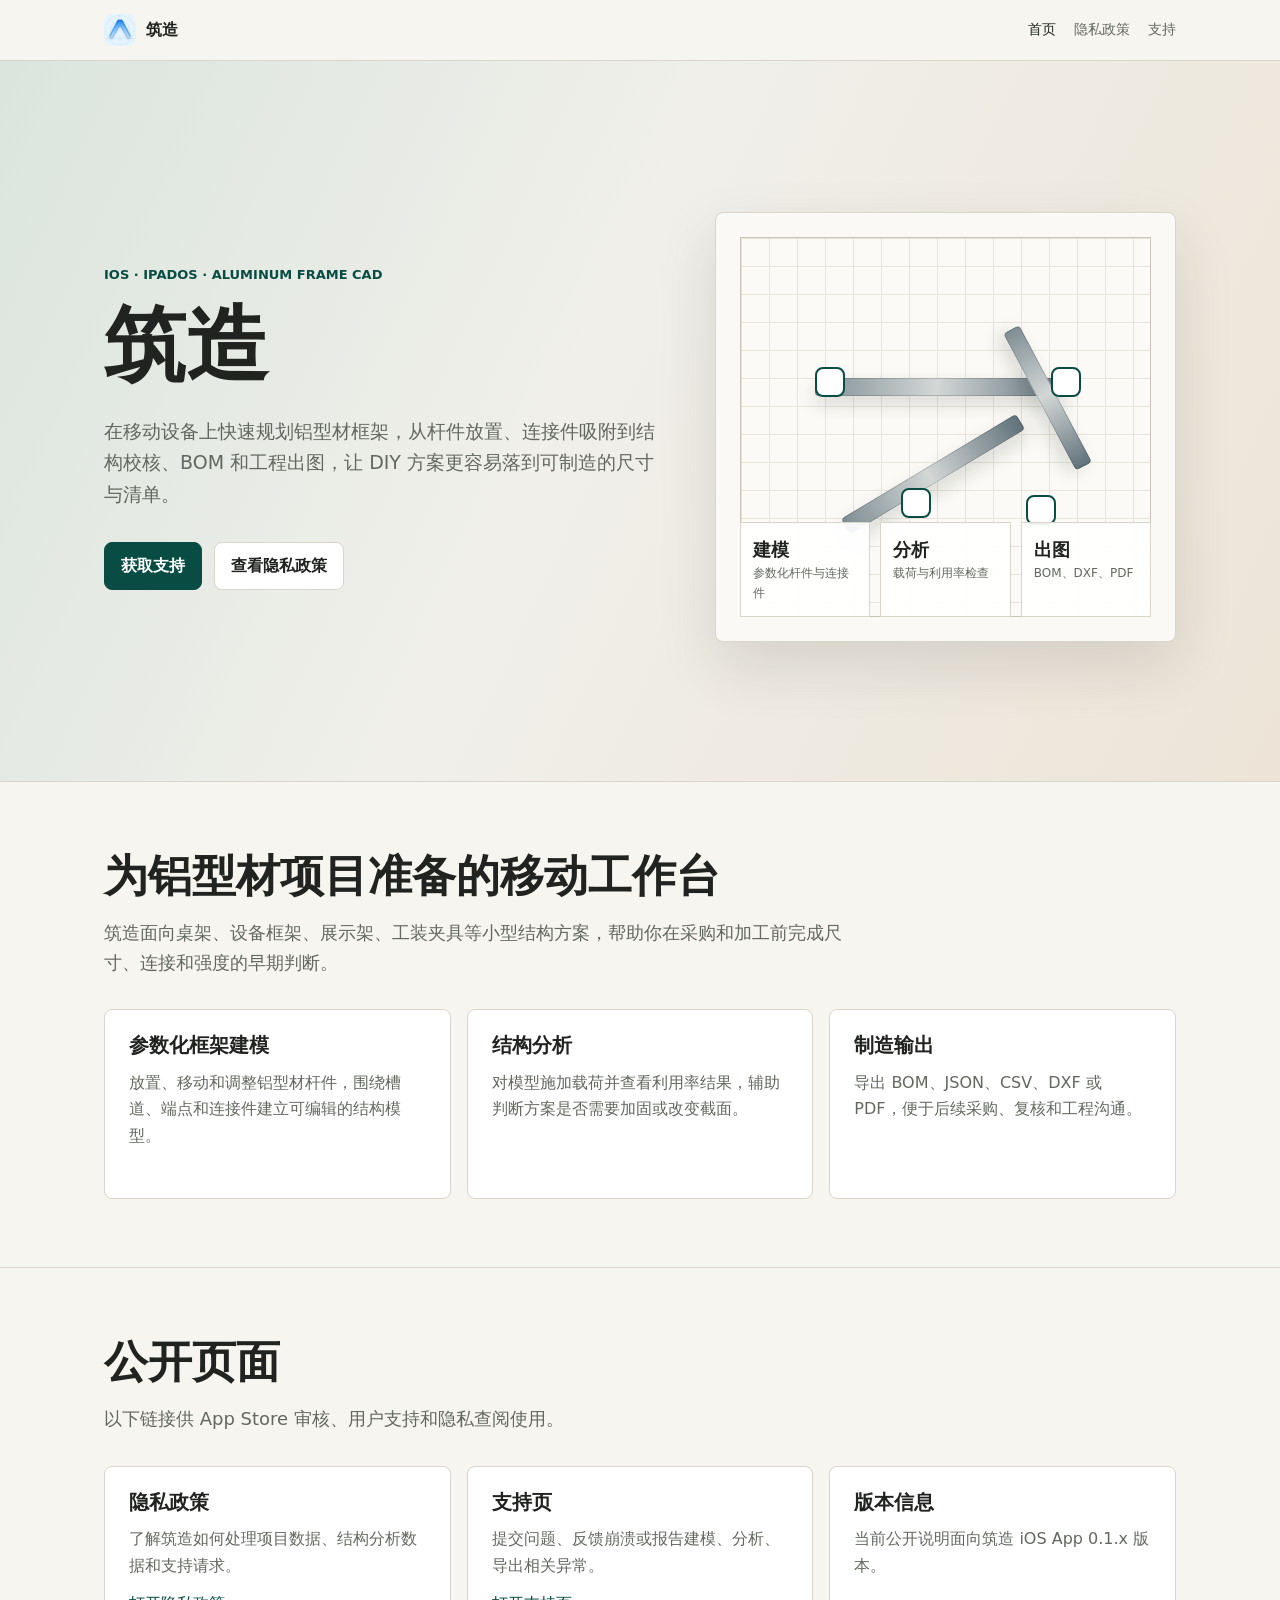
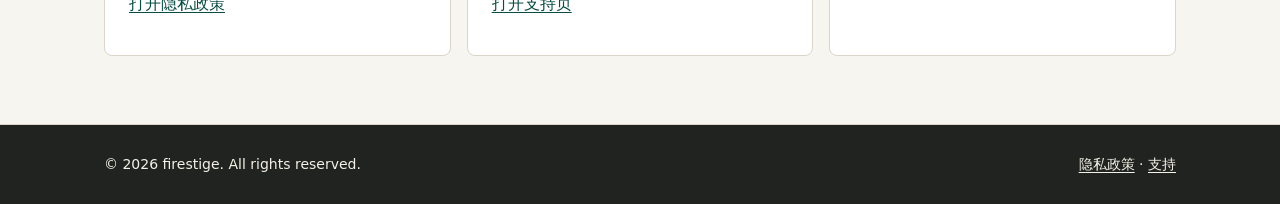
==== index.html @ 8340e55e "feat(pages): add public app support site - Add GitHub Pages home, privacy, and support pages for 筑造 " ====
<!doctype html>
<html lang="zh-CN">
  <head>
    <meta charset="utf-8">
    <meta name="viewport" content="width=device-width, initial-scale=1">
    <title>筑造 | 铝型材框架 CAD 工具</title>
    <meta name="description" content="筑造是一款面向 DIY 用户和工程爱好者的移动端铝型材框架 CAD 工具，支持参数化建模、结构分析、BOM 导出和工程出图。">
    <link rel="icon" href="assets/favicon.png">
    <link rel="apple-touch-icon" href="assets/icon.png">
    <link rel="stylesheet" href="styles.css">
  </head>
  <body>
    <header class="site-header">
      <nav class="nav" aria-label="主导航">
        <a class="brand" href="index.html" aria-current="page">
          <img src="assets/icon.png" alt="筑造 App 图标">
          <span>筑造</span>
        </a>
        <div class="nav-links">
          <a href="index.html" aria-current="page">首页</a>
          <a href="privacy.html">隐私政策</a>
          <a href="support.html">支持</a>
        </div>
      </nav>
    </header>

    <main>
      <section class="hero">
        <div class="hero-inner">
          <div>
            <p class="eyebrow">iOS · iPadOS · Aluminum Frame CAD</p>
            <h1>筑造</h1>
            <p class="lead">在移动设备上快速规划铝型材框架，从杆件放置、连接件吸附到结构校核、BOM 和工程出图，让 DIY 方案更容易落到可制造的尺寸与清单。</p>
            <div class="hero-actions">
              <a class="button" href="support.html">获取支持</a>
              <a class="button secondary" href="privacy.html">查看隐私政策</a>
            </div>
          </div>
          <div class="product-panel" aria-label="筑造建模工作区示意图">
            <div class="workspace-visual">
              <span class="member one"></span>
              <span class="member two"></span>
              <span class="member three"></span>
              <span class="node a"></span>
              <span class="node b"></span>
              <span class="node c"></span>
              <span class="node d"></span>
            </div>
            <div class="metric-strip" aria-label="核心工作流">
              <div class="metric"><strong>建模</strong><span>参数化杆件与连接件</span></div>
              <div class="metric"><strong>分析</strong><span>载荷与利用率检查</span></div>
              <div class="metric"><strong>出图</strong><span>BOM、DXF、PDF</span></div>
            </div>
          </div>
        </div>
      </section>

      <section class="section">
        <div class="section-inner">
          <div class="section-heading">
            <h2>为铝型材项目准备的移动工作台</h2>
            <p>筑造面向桌架、设备框架、展示架、工装夹具等小型结构方案，帮助你在采购和加工前完成尺寸、连接和强度的早期判断。</p>
          </div>
          <div class="feature-grid">
            <article class="tile">
              <h3>参数化框架建模</h3>
              <p>放置、移动和调整铝型材杆件，围绕槽道、端点和连接件建立可编辑的结构模型。</p>
            </article>
            <article class="tile">
              <h3>结构分析</h3>
              <p>对模型施加载荷并查看利用率结果，辅助判断方案是否需要加固或改变截面。</p>
            </article>
            <article class="tile">
              <h3>制造输出</h3>
              <p>导出 BOM、JSON、CSV、DXF 或 PDF，便于后续采购、复核和工程沟通。</p>
            </article>
          </div>
        </div>
      </section>

      <section class="section">
        <div class="section-inner">
          <div class="section-heading">
            <h2>公开页面</h2>
            <p>以下链接供 App Store 审核、用户支持和隐私查阅使用。</p>
          </div>
          <div class="support-grid">
            <article class="tile">
              <h3>隐私政策</h3>
              <p>了解筑造如何处理项目数据、结构分析数据和支持请求。</p>
              <p><a href="privacy.html">打开隐私政策</a></p>
            </article>
            <article class="tile">
              <h3>支持页</h3>
              <p>提交问题、反馈崩溃或报告建模、分析、导出相关异常。</p>
              <p><a href="support.html">打开支持页</a></p>
            </article>
            <article class="tile">
              <h3>版本信息</h3>
              <p>当前公开说明面向筑造 iOS App 0.1.x 版本。</p>
            </article>
          </div>
        </div>
      </section>
    </main>

    <footer class="footer">
      <div class="footer-inner">
        <span>© 2026 firestige. All rights reserved.</span>
        <span><a href="privacy.html">隐私政策</a> · <a href="support.html">支持</a></span>
      </div>
    </footer>
  </body>
</html>
---- styles.css ----
:root {
  color-scheme: light;
  --bg: #f7f5ef;
  --surface: #ffffff;
  --surface-soft: #f0eee7;
  --text: #20231f;
  --muted: #62685f;
  --line: #d9d5c8;
  --accent: #0d6f5f;
  --accent-strong: #094c43;
  --steel: #4e6675;
  --warning: #9a5a12;
  font-family: Inter, ui-sans-serif, system-ui, -apple-system, BlinkMacSystemFont, "Segoe UI", sans-serif;
}

* {
  box-sizing: border-box;
}

html {
  min-width: 320px;
  scroll-behavior: smooth;
}

body {
  margin: 0;
  background: var(--bg);
  color: var(--text);
  line-height: 1.65;
}

a {
  color: var(--accent-strong);
  text-decoration-thickness: 1px;
  text-underline-offset: 3px;
}

a:hover {
  color: var(--accent);
}

.site-header {
  position: sticky;
  top: 0;
  z-index: 10;
  border-bottom: 1px solid var(--line);
  background: rgba(247, 245, 239, 0.92);
  backdrop-filter: blur(16px);
}

.nav {
  display: flex;
  align-items: center;
  justify-content: space-between;
  gap: 24px;
  max-width: 1120px;
  margin: 0 auto;
  padding: 14px 24px;
}

.brand {
  display: inline-flex;
  align-items: center;
  gap: 10px;
  color: var(--text);
  font-weight: 700;
  text-decoration: none;
}

.brand img {
  width: 32px;
  height: 32px;
  border-radius: 8px;
}

.nav-links {
  display: flex;
  align-items: center;
  gap: 18px;
  font-size: 14px;
}

.nav-links a {
  color: var(--muted);
  text-decoration: none;
}

.nav-links a[aria-current="page"],
.nav-links a:hover {
  color: var(--text);
}

.hero {
  border-bottom: 1px solid var(--line);
  background:
    linear-gradient(115deg, rgba(13, 111, 95, 0.12), rgba(78, 102, 117, 0.04) 44%, rgba(154, 90, 18, 0.11)),
    var(--bg);
}

.hero-inner {
  display: grid;
  grid-template-columns: minmax(0, 1.1fr) minmax(280px, 0.9fr);
  gap: 48px;
  align-items: center;
  max-width: 1120px;
  min-height: min(720px, calc(100vh - 61px));
  margin: 0 auto;
  padding: 76px 24px 64px;
}

.eyebrow {
  margin: 0 0 12px;
  color: var(--accent-strong);
  font-size: 13px;
  font-weight: 700;
  letter-spacing: 0;
  text-transform: uppercase;
}

h1,
h2,
h3 {
  margin: 0;
  line-height: 1.18;
  letter-spacing: 0;
}

h1 {
  max-width: 680px;
  font-size: clamp(42px, 7vw, 82px);
}

h2 {
  font-size: clamp(28px, 4vw, 44px);
}

h3 {
  font-size: 20px;
}

.lead {
  max-width: 680px;
  margin: 22px 0 0;
  color: var(--muted);
  font-size: 19px;
}

.hero-actions {
  display: flex;
  flex-wrap: wrap;
  gap: 12px;
  margin-top: 32px;
}

.button {
  display: inline-flex;
  align-items: center;
  justify-content: center;
  min-height: 44px;
  padding: 10px 16px;
  border: 1px solid var(--accent-strong);
  border-radius: 8px;
  background: var(--accent-strong);
  color: #ffffff;
  font-weight: 700;
  text-decoration: none;
}

.button.secondary {
  border-color: var(--line);
  background: var(--surface);
  color: var(--text);
}

.product-panel {
  position: relative;
  min-height: 430px;
  overflow: hidden;
  border: 1px solid var(--line);
  border-radius: 8px;
  background: #faf9f5;
  box-shadow: 0 24px 60px rgba(32, 35, 31, 0.12);
}

.workspace-visual {
  position: absolute;
  inset: 24px;
  border: 1px solid #c8c4b7;
  background:
    linear-gradient(#e8e4d8 1px, transparent 1px),
    linear-gradient(90deg, #e8e4d8 1px, transparent 1px),
    #fbfaf6;
  background-size: 28px 28px;
}

.member {
  position: absolute;
  height: 18px;
  border-radius: 4px;
  background: linear-gradient(90deg, #7f8e94, #d3d7d6 48%, #60717a);
  box-shadow: inset 0 0 0 1px rgba(32, 35, 31, 0.2), 0 8px 18px rgba(32, 35, 31, 0.16);
  transform-origin: center;
}

.member.one {
  left: 18%;
  top: 37%;
  width: 62%;
}

.member.two {
  left: 22%;
  top: 60%;
  width: 50%;
  transform: rotate(-31deg);
}

.member.three {
  left: 56%;
  top: 40%;
  width: 38%;
  transform: rotate(62deg);
}

.node {
  position: absolute;
  width: 30px;
  height: 30px;
  border: 2px solid var(--accent-strong);
  border-radius: 8px;
  background: #ffffff;
}

.node.a { left: 18%; top: 34%; }
.node.b { right: 17%; top: 34%; }
.node.c { left: 39%; bottom: 26%; }
.node.d { right: 23%; bottom: 24%; }

.metric-strip {
  position: absolute;
  right: 24px;
  bottom: 24px;
  left: 24px;
  display: grid;
  grid-template-columns: repeat(3, 1fr);
  gap: 10px;
}

.metric {
  min-height: 74px;
  padding: 12px;
  border: 1px solid var(--line);
  background: rgba(255, 255, 255, 0.92);
}

.metric strong {
  display: block;
  font-size: 18px;
}

.metric span {
  display: block;
  color: var(--muted);
  font-size: 12px;
}

.section {
  border-bottom: 1px solid var(--line);
}

.section-inner {
  max-width: 1120px;
  margin: 0 auto;
  padding: 68px 24px;
}

.section-heading {
  max-width: 740px;
}

.section-heading p {
  margin: 16px 0 0;
  color: var(--muted);
  font-size: 18px;
}

.feature-grid,
.support-grid,
.policy-grid {
  display: grid;
  grid-template-columns: repeat(3, minmax(0, 1fr));
  gap: 16px;
  margin-top: 32px;
}

.tile {
  min-height: 190px;
  padding: 24px;
  border: 1px solid var(--line);
  border-radius: 8px;
  background: var(--surface);
}

.tile p,
.content p,
.content li {
  color: var(--muted);
}

.tile p {
  margin: 12px 0 0;
}

.content {
  max-width: 860px;
}

.content h2 {
  margin-top: 44px;
  font-size: 28px;
}

.content h2:first-child {
  margin-top: 0;
}

.content p,
.content ul,
.content ol {
  margin: 14px 0 0;
}

.content ul,
.content ol {
  padding-left: 22px;
}

.meta-box {
  margin-top: 24px;
  padding: 18px 20px;
  border-left: 4px solid var(--accent-strong);
  background: var(--surface);
  color: var(--muted);
}

.template-box {
  margin-top: 24px;
  overflow: auto;
  padding: 18px 20px;
  border: 1px solid var(--line);
  border-radius: 8px;
  background: var(--surface);
}

.template-box pre {
  margin: 0;
  white-space: pre-wrap;
  color: var(--text);
  font-family: ui-monospace, SFMono-Regular, Menlo, Monaco, Consolas, "Liberation Mono", monospace;
  font-size: 14px;
  line-height: 1.55;
}

.template-box code {
  color: inherit;
}

.footer {
  background: #20231f;
  color: #f4f1e8;
}

.footer-inner {
  display: flex;
  align-items: center;
  justify-content: space-between;
  gap: 24px;
  max-width: 1120px;
  margin: 0 auto;
  padding: 28px 24px;
  font-size: 14px;
}

.footer a {
  color: #f4f1e8;
}

@media (max-width: 840px) {
  .nav {
    align-items: flex-start;
    flex-direction: column;
    gap: 12px;
  }

  .nav-links {
    width: 100%;
    justify-content: space-between;
  }

  .hero-inner {
    grid-template-columns: 1fr;
    min-height: auto;
    padding-top: 48px;
  }

  .product-panel {
    min-height: 360px;
  }

  .feature-grid,
  .support-grid,
  .policy-grid {
    grid-template-columns: 1fr;
  }

  .footer-inner {
    align-items: flex-start;
    flex-direction: column;
  }
}

@media (max-width: 520px) {
  h1 {
    font-size: 40px;
  }

  .nav-links {
    flex-wrap: wrap;
    justify-content: flex-start;
  }

  .hero-actions {
    flex-direction: column;
  }

  .button {
    width: 100%;
  }

  .metric-strip {
    grid-template-columns: 1fr;
  }

  .metric {
    min-height: 58px;
  }
}
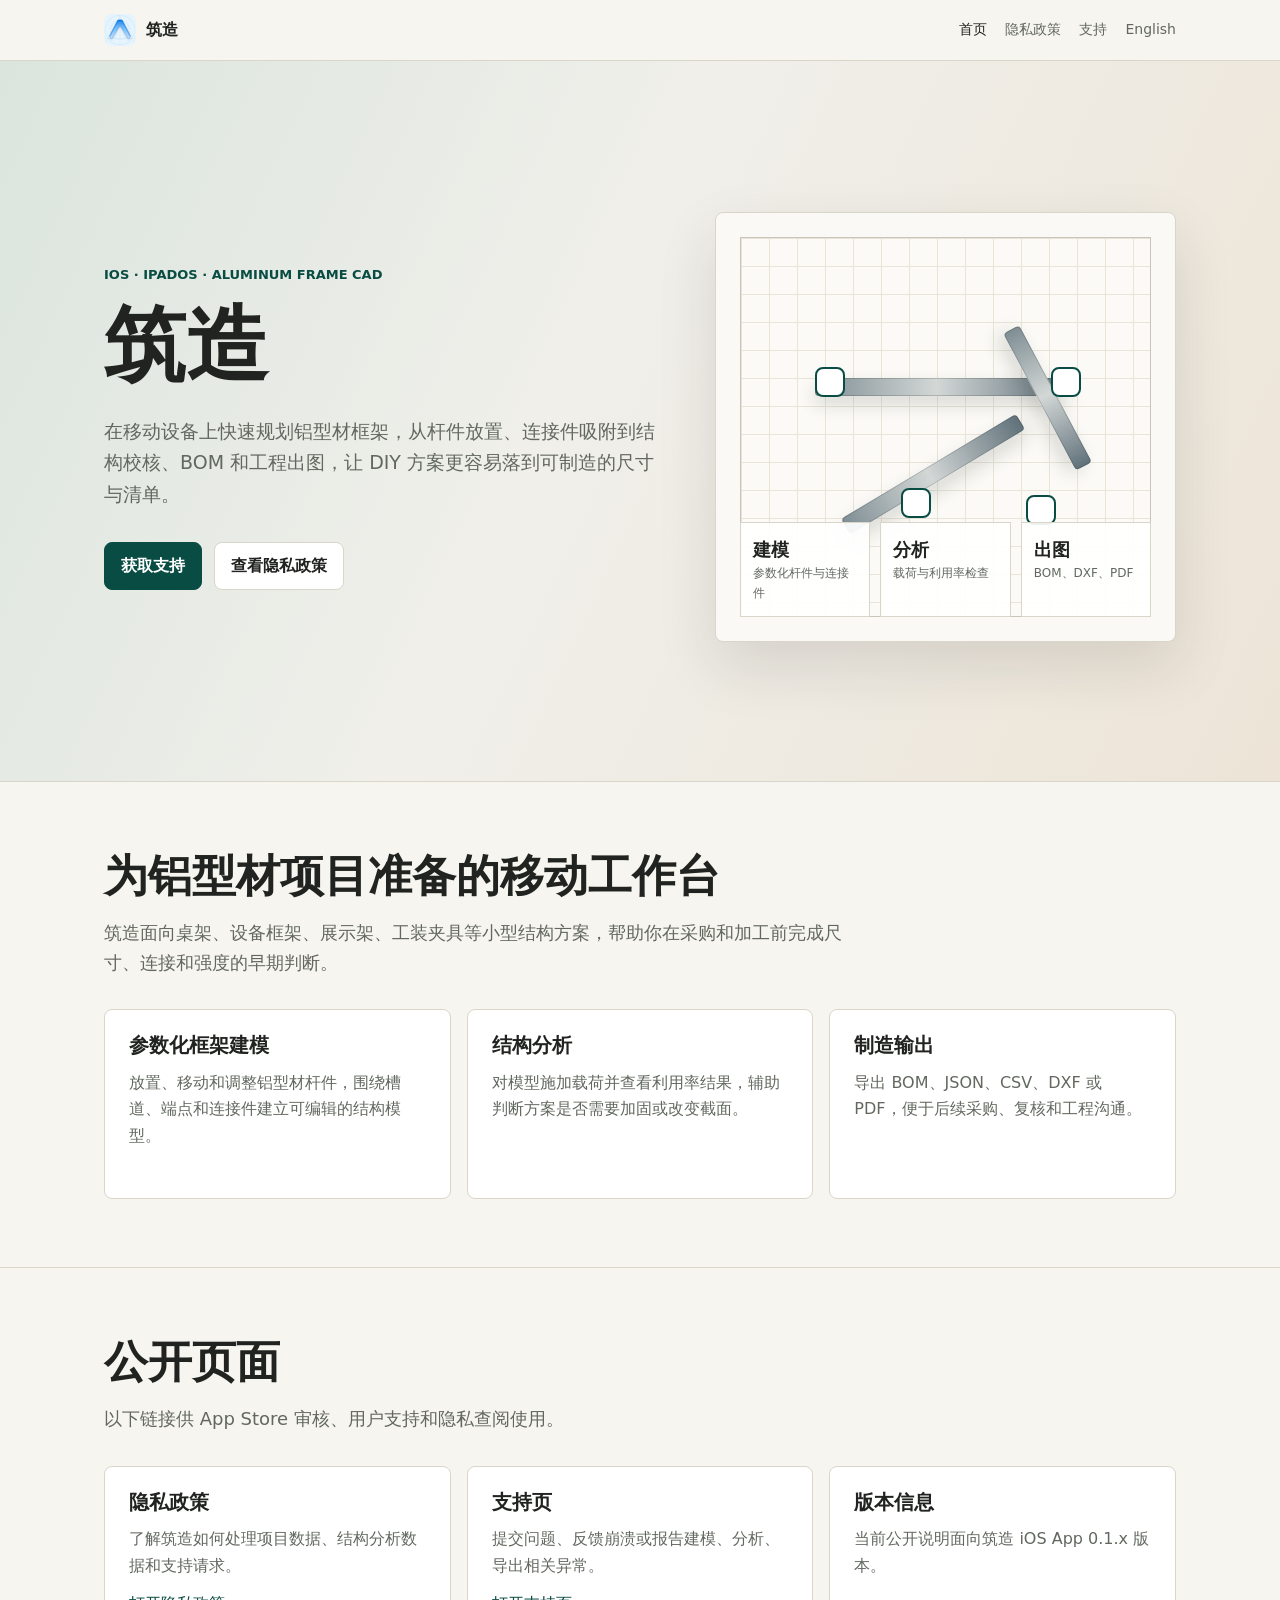
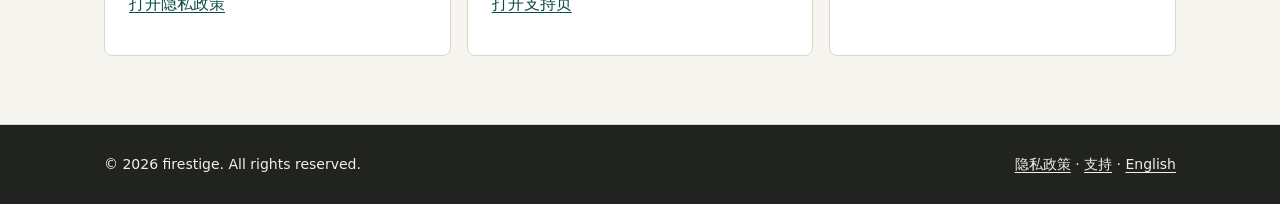
==== commit f1c327c7: "feat(pages): add English app pages - Add English home, privacy, and support pages under /en - Add la" ====
--- a/index.html
+++ b/index.html
@@ -7,6 +7,8 @@
     <meta name="description" content="筑造是一款面向 DIY 用户和工程爱好者的移动端铝型材框架 CAD 工具，支持参数化建模、结构分析、BOM 导出和工程出图。">
     <link rel="icon" href="assets/favicon.png">
     <link rel="apple-touch-icon" href="assets/icon.png">
+    <link rel="alternate" hreflang="zh-CN" href="https://firestige.github.io/just-build/">
+    <link rel="alternate" hreflang="en" href="https://firestige.github.io/just-build/en/">
     <link rel="stylesheet" href="styles.css">
   </head>
   <body>
@@ -20,6 +22,7 @@
           <a href="index.html" aria-current="page">首页</a>
           <a href="privacy.html">隐私政策</a>
           <a href="support.html">支持</a>
+          <a href="en/">English</a>
         </div>
       </nav>
     </header>
@@ -107,7 +110,7 @@
     <footer class="footer">
       <div class="footer-inner">
         <span>© 2026 firestige. All rights reserved.</span>
-        <span><a href="privacy.html">隐私政策</a> · <a href="support.html">支持</a></span>
+        <span><a href="privacy.html">隐私政策</a> · <a href="support.html">支持</a> · <a href="en/">English</a></span>
       </div>
     </footer>
   </body>
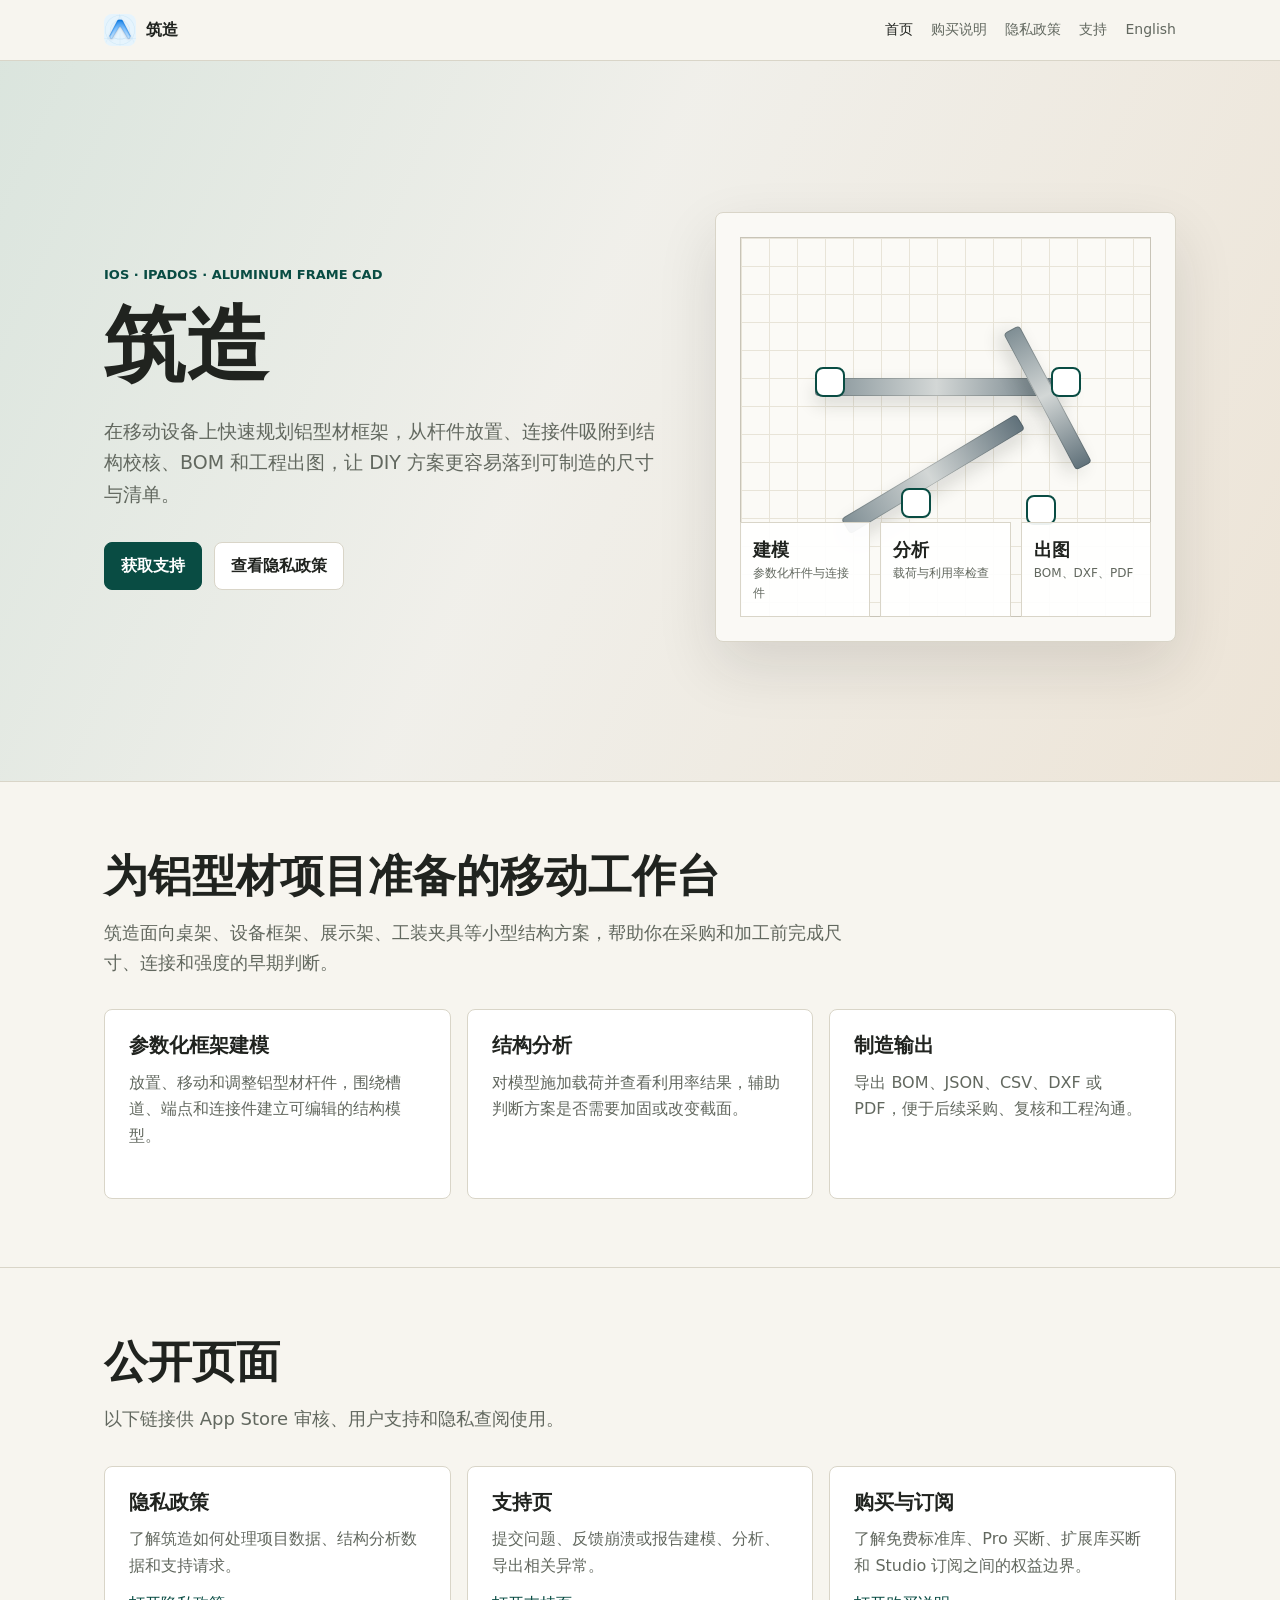
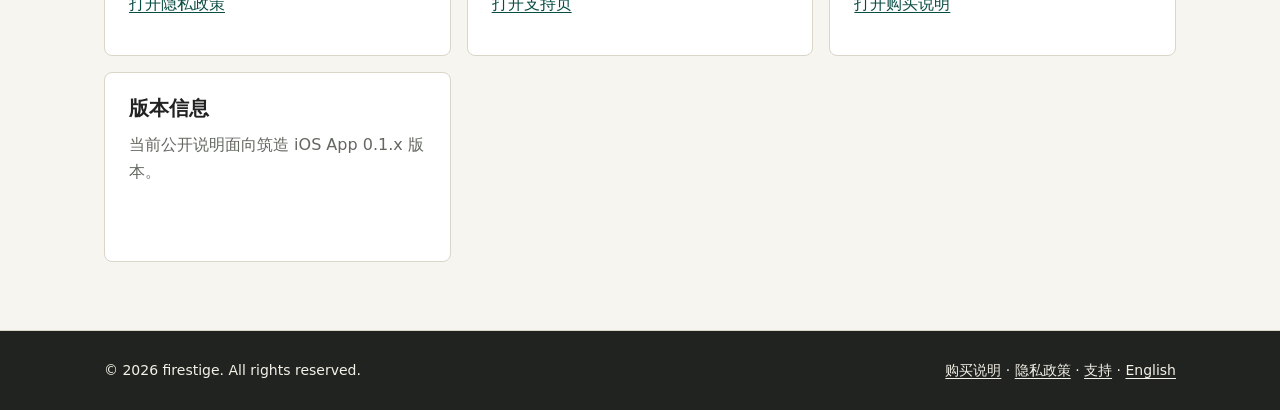
==== commit 2582a276: "feat(pages): document purchases and subscription rules - Add Chinese and English purchases pages for" ====
--- a/index.html
+++ b/index.html
@@ -20,6 +20,7 @@
         </a>
         <div class="nav-links">
           <a href="index.html" aria-current="page">首页</a>
+          <a href="purchases.html">购买说明</a>
           <a href="privacy.html">隐私政策</a>
           <a href="support.html">支持</a>
           <a href="en/">English</a>
@@ -99,6 +100,11 @@
               <p><a href="support.html">打开支持页</a></p>
             </article>
             <article class="tile">
+              <h3>购买与订阅</h3>
+              <p>了解免费标准库、Pro 买断、扩展库买断和 Studio 订阅之间的权益边界。</p>
+              <p><a href="purchases.html">打开购买说明</a></p>
+            </article>
+            <article class="tile">
               <h3>版本信息</h3>
               <p>当前公开说明面向筑造 iOS App 0.1.x 版本。</p>
             </article>
@@ -110,7 +116,7 @@
     <footer class="footer">
       <div class="footer-inner">
         <span>© 2026 firestige. All rights reserved.</span>
-        <span><a href="privacy.html">隐私政策</a> · <a href="support.html">支持</a> · <a href="en/">English</a></span>
+        <span><a href="purchases.html">购买说明</a> · <a href="privacy.html">隐私政策</a> · <a href="support.html">支持</a> · <a href="en/">English</a></span>
       </div>
     </footer>
   </body>
--- a/styles.css
+++ b/styles.css
@@ -286,11 +286,16 @@
 
 .feature-grid,
 .support-grid,
-.policy-grid {
+.policy-grid,
+.plan-grid {
   display: grid;
   grid-template-columns: repeat(3, minmax(0, 1fr));
   gap: 16px;
   margin-top: 32px;
+}
+
+.plan-grid {
+  grid-template-columns: repeat(4, minmax(0, 1fr));
 }
 
 .tile {
@@ -363,6 +368,39 @@
 
 .template-box code {
   color: inherit;
+}
+
+.comparison-table {
+  width: 100%;
+  margin-top: 24px;
+  border-collapse: collapse;
+  overflow: hidden;
+  border: 1px solid var(--line);
+  border-radius: 8px;
+  background: var(--surface);
+  font-size: 14px;
+}
+
+.comparison-table th,
+.comparison-table td {
+  padding: 14px 16px;
+  border-bottom: 1px solid var(--line);
+  text-align: left;
+  vertical-align: top;
+}
+
+.comparison-table th {
+  color: var(--text);
+  background: var(--surface-soft);
+}
+
+.comparison-table td {
+  color: var(--muted);
+}
+
+.comparison-table tr:last-child th,
+.comparison-table tr:last-child td {
+  border-bottom: 0;
 }
 
 .footer {
@@ -409,8 +447,14 @@
 
   .feature-grid,
   .support-grid,
-  .policy-grid {
+  .policy-grid,
+  .plan-grid {
     grid-template-columns: 1fr;
+  }
+
+  .comparison-table {
+    display: block;
+    overflow-x: auto;
   }
 
   .footer-inner {
